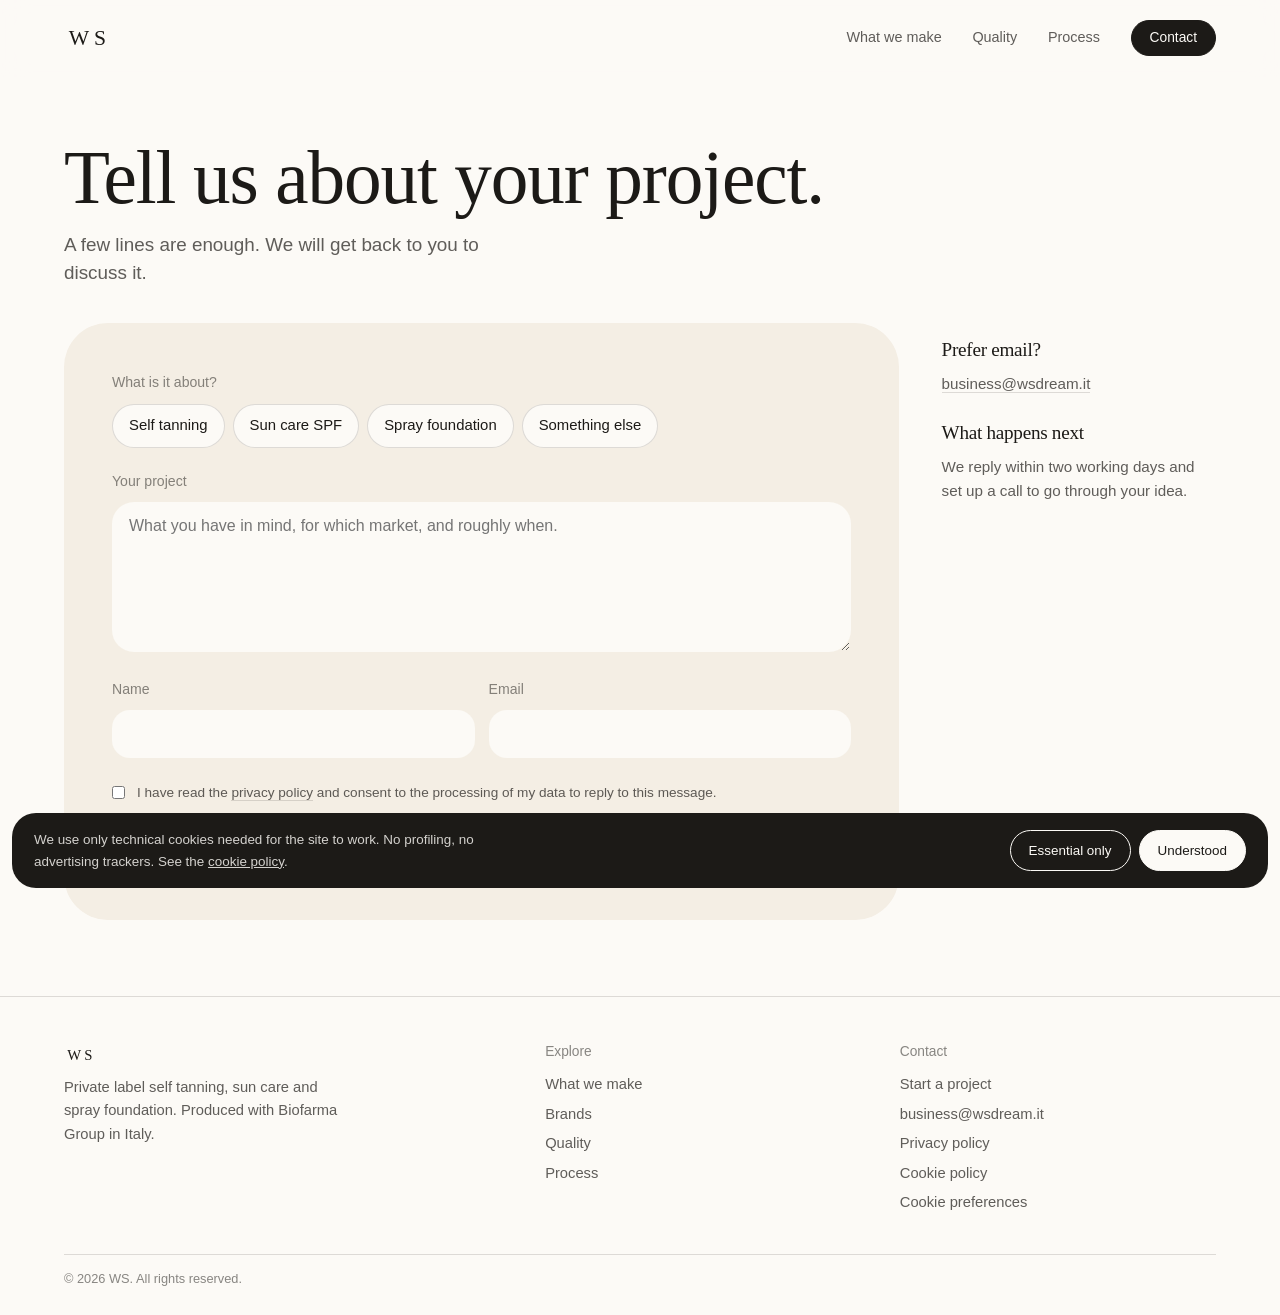
==== contact.html @ d3c61a59 "Add files via upload" ====
<!DOCTYPE html>
<html lang="en">
<head>
<meta charset="utf-8">
<meta name="viewport" content="width=device-width, initial-scale=1">
<title>WS · Tell us about your project</title>
<meta name="description" content="Tell WS about your self tanning, sun care or spray foundation project. We will get back to you to discuss it.">
<meta property="og:title" content="WS · Tell us about your project">
<meta property="og:description" content="Tell WS about your self tanning, sun care or spray foundation project. We will get back to you to discuss it.">
<meta property="og:type" content="website">
<meta name="theme-color" content="#FCFAF6">
<style>/* ==========================================================
   WS · foglio di stile
   Avorio, ambra, forme fluide. Mobile first.
   ========================================================== */

:root{
  --paper:#FCFAF6;
  --paper-2:#F4EEE4;
  --amber:#B57F35;
  --amber-soft:#E6D3B4;
  --tan:#8C5E28;
  --ink:#1C1A17;
  --ink-70:rgba(28,26,23,.7);
  --ink-50:rgba(28,26,23,.52);
  --rule:rgba(28,26,23,.14);

  --serif:Georgia,"Iowan Old Style","Times New Roman",Times,serif;
  --sans:-apple-system,BlinkMacSystemFont,"Segoe UI",Roboto,Helvetica,Arial,sans-serif;

  --gut:clamp(20px,5vw,72px);
  --sec:clamp(56px,8vw,116px);
  --maxw:1400px;
  --ease:cubic-bezier(.22,.8,.25,1);
}

*{box-sizing:border-box;margin:0;padding:0}
html{-webkit-text-size-adjust:100%;scroll-behavior:smooth}
body{
  background:var(--paper);color:var(--ink);
  font-family:var(--sans);
  font-size:clamp(15px,.5vw + 13.5px,16.5px);
  line-height:1.6;-webkit-font-smoothing:antialiased;
  overflow-x:hidden;
  padding-top:var(--head-h,64px);
}
img{display:block;max-width:100%;height:auto}
a{color:inherit;text-decoration:none}
button{font:inherit;color:inherit;background:none;border:0;cursor:pointer}
::selection{background:var(--amber);color:var(--paper)}
:focus-visible{outline:2px solid var(--amber);outline-offset:3px}
.sr{position:absolute;width:1px;height:1px;overflow:hidden;clip:rect(0 0 0 0);white-space:nowrap}

.shell{width:100%;max-width:var(--maxw);margin:0 auto;padding-left:var(--gut);padding-right:var(--gut)}

/* ---------- tipografia ---------- */
h1,h2,h3{font-family:var(--serif);font-weight:400;letter-spacing:-.015em}
.d1{font-size:clamp(2.3rem,7.6vw,4.7rem);line-height:1.02}
.d2{font-size:clamp(1.9rem,4.2vw,3.2rem);line-height:1.06;max-width:18ch}
.d3{font-size:clamp(1.2rem,1vw + .9rem,1.55rem);line-height:1.2}
.lede{font-size:clamp(1.02rem,.5vw + .9rem,1.18rem);line-height:1.5;color:var(--ink-70);max-width:44ch}
.small{font-size:.88rem;color:var(--ink-50)}
.eyebrow{font-size:.68rem;letter-spacing:.24em;text-transform:uppercase;color:var(--amber);font-weight:500}

/* ---------- testata ---------- */
.head{position:fixed;top:0;left:0;right:0;z-index:60;background:rgba(252,250,246,.84);backdrop-filter:blur(14px);-webkit-backdrop-filter:blur(14px);border-bottom:1px solid transparent;transition:border-color .4s ease}
.head.stuck{border-bottom-color:var(--rule)}
.head .in{display:flex;align-items:center;justify-content:space-between;height:var(--head-h,64px);gap:24px}
.logo{font-family:var(--serif);font-size:1.35rem;letter-spacing:.22em;padding-left:.22em}
.nav{display:flex;align-items:center;gap:clamp(18px,2.4vw,34px)}
.nav .nl{display:none;font-size:.9rem;color:var(--ink-70);transition:color .25s}
.nav .nl:hover{color:var(--ink)}
@media(min-width:880px){:root{--head-h:76px}.nav .nl{display:inline}}

/* ---------- pulsanti ---------- */
.pill{display:inline-flex;align-items:center;justify-content:center;gap:10px;border-radius:999px;padding:13px 24px;font-size:.93rem;line-height:1.2;border:1px solid var(--ink);transition:background .3s,color .3s,border-color .3s}
.pill:hover{background:var(--ink);color:var(--paper)}
.pill-fill{background:var(--ink);color:var(--paper)}
.pill-fill:hover{background:var(--amber);border-color:var(--amber)}
.pill-sm{padding:9px 18px;font-size:.86rem}
.link-u{border-bottom:1px solid var(--rule);transition:border-color .25s}
.link-u:hover{border-color:var(--amber)}

/* ---------- sezioni ---------- */
.sec{padding:var(--sec) 0}
.sec-hd .d2{max-width:none}
.sec-hd{display:flex;flex-wrap:wrap;align-items:flex-end;justify-content:space-between;gap:16px 40px;margin-bottom:clamp(24px,3.4vw,48px)}

/* ---------- apertura ---------- */
.hero{position:relative;overflow:hidden;padding:clamp(28px,5vw,64px) 0 clamp(36px,6vw,84px)}
.hero .in{display:grid;grid-template-columns:1fr;gap:clamp(34px,5vw,72px);align-items:center}
.hero h1 .ln{display:block}
.rot{display:block;position:relative;height:1.14em;overflow:hidden;margin:-.02em 0 -.1em}
.rot span{position:absolute;left:0;top:0;white-space:nowrap;transform:translateY(110%);transition:transform .8s var(--ease)}
.rot span.on{transform:translateY(0)}
.rot span.out{transform:translateY(-110%)}
.hero .lede{margin-top:clamp(18px,2vw,26px)}
.hero .cta{margin-top:clamp(22px,3vw,34px);display:flex;flex-wrap:wrap;gap:12px;align-items:center}

.stage{position:relative;width:min(88%,520px);margin:0 auto}
.stage::before{content:"";position:absolute;inset:6% -8% -6% 10%;background:var(--amber-soft);border-radius:44% 56% 62% 38% / 42% 44% 56% 58%;animation:morph 18s ease-in-out infinite alternate-reverse}
.blob{position:relative;aspect-ratio:4/5;overflow:hidden;border-radius:58% 42% 46% 54% / 48% 56% 44% 52%;animation:morph 14s ease-in-out infinite alternate;background:var(--paper-2)}
.blob img{width:100%;height:100%;object-fit:cover;object-position:60% 30%}
@keyframes morph{
  0%{border-radius:58% 42% 46% 54% / 48% 56% 44% 52%}
  50%{border-radius:42% 58% 60% 40% / 56% 42% 58% 44%}
  100%{border-radius:50% 50% 38% 62% / 40% 60% 40% 60%}
}
.seal{position:absolute;left:0;bottom:4%;width:clamp(104px,14vw,142px);aspect-ratio:1;border-radius:50%;background:var(--ink);color:var(--paper);display:grid;place-items:center}
.seal svg{position:absolute;inset:0;width:100%;height:100%;animation:spin 32s linear infinite}
.seal text{font-family:var(--sans);font-size:9.4px;letter-spacing:.14em;fill:var(--paper)}
.seal b{font-family:var(--serif);font-weight:400;font-size:1.5rem;letter-spacing:.14em;padding-left:.14em}
@keyframes spin{to{transform:rotate(360deg)}}
@media(min-width:900px){
  .hero .in{grid-template-columns:minmax(0,1.2fr) minmax(0,.8fr)}
  .stage{margin:0 0 0 auto}
  .seal{left:-6%}
}

/* ---------- cosa facciamo ---------- */
.tabs{display:flex;gap:8px;overflow-x:auto;scrollbar-width:none;margin:0 calc(var(--gut) * -1) clamp(18px,2.6vw,32px);padding:2px var(--gut)}
.tabs::-webkit-scrollbar{display:none}
.tab{flex:0 0 auto;border:1px solid var(--rule);border-radius:999px;padding:11px 20px;font-size:.95rem;white-space:nowrap;transition:background .3s,color .3s,border-color .3s}
.tab:hover{border-color:var(--ink)}
.tab[aria-selected="true"]{background:var(--ink);border-color:var(--ink);color:var(--paper)}
@media(min-width:700px){.tabs{margin-left:0;margin-right:0;padding:2px 0}}

.panel{display:grid;grid-template-columns:1fr;gap:clamp(22px,4vw,64px);align-items:center}
.panel[hidden]{display:none}
.panel.fade{animation:panelIn .6s var(--ease)}
@keyframes panelIn{from{opacity:0;transform:translateY(10px)}to{opacity:1;transform:none}}
@media(min-width:900px){.panel{grid-template-columns:minmax(0,1.05fr) minmax(0,.95fr)}}
.vis{position:relative;aspect-ratio:5/4;border-radius:clamp(26px,4vw,48px);overflow:hidden;background:var(--paper-2)}
.vis img{width:100%;height:100%;object-fit:cover;object-position:50% 40%}
.panel h3{font-size:clamp(1.7rem,3.4vw,2.6rem);line-height:1.08;max-width:16ch}
.panel p{margin:14px 0 20px;color:var(--ink-70);max-width:40ch}
.chips{list-style:none;display:flex;flex-wrap:wrap;gap:8px}
.chips li{border:1px solid var(--rule);border-radius:999px;padding:7px 14px;font-size:.86rem;color:var(--ink-70)}
.lead-tag{display:inline-block;margin-bottom:12px;font-size:.84rem;color:var(--amber)}

/* ---------- marchi ---------- */
.marq{overflow:hidden;-webkit-mask-image:linear-gradient(90deg,transparent,#000 5%,#000 95%,transparent);mask-image:linear-gradient(90deg,transparent,#000 5%,#000 95%,transparent)}
.track{display:flex;width:max-content;gap:clamp(12px,1.4vw,22px);animation:slide 64s linear infinite}
@keyframes slide{from{transform:translate3d(0,0,0)}to{transform:translate3d(-50%,0,0)}}
.cc{flex:0 0 auto;width:clamp(180px,42vw,270px)}
.cc:nth-child(even){margin-top:clamp(18px,3vw,44px)}
.cc .ph{aspect-ratio:3/4;overflow:hidden;background:var(--paper-2);border-radius:clamp(20px,2.4vw,30px)}
.cc .ph img{width:100%;height:100%;object-fit:cover;transition:transform 1.1s var(--ease)}
.cc:hover .ph img{transform:scale(1.05)}
.cc .cap{display:flex;justify-content:space-between;gap:10px;margin-top:10px;padding:0 4px;font-size:.88rem}
.cc .cap b{font-family:var(--serif);font-weight:400;font-size:1rem}
.cc .cap span{color:var(--ink-50)}

/* ---------- qualita ---------- */
.q{background:var(--ink);color:var(--paper);border-radius:clamp(28px,5vw,64px);margin:0 clamp(8px,1.4vw,20px)}
.q .top{display:grid;grid-template-columns:1fr;gap:clamp(22px,4vw,64px);align-items:end;margin-bottom:clamp(30px,5vw,64px)}
@media(min-width:900px){.q .top{grid-template-columns:minmax(0,1fr) minmax(0,.9fr)}}
.q .d2{max-width:14ch}
.q .lede{color:rgba(252,250,246,.72)}
.facts{list-style:none;display:grid;grid-template-columns:1fr;gap:10px;margin-bottom:clamp(34px,5vw,64px)}
@media(min-width:700px){.facts{grid-template-columns:repeat(3,minmax(0,1fr))}}
.facts li{display:flex;align-items:center;gap:14px;padding:13px 20px;border-radius:999px;background:rgba(252,250,246,.07)}
.facts svg{flex:0 0 auto;width:26px;height:26px;stroke:var(--amber-soft);fill:none;stroke-width:1.4}

.seals{display:grid;grid-auto-flow:column;grid-auto-columns:44%;gap:12px;overflow-x:auto;scroll-snap-type:x mandatory;scrollbar-width:none;margin:0 calc(var(--gut) * -1);padding:0 var(--gut);scroll-padding:0 var(--gut)}
.seals::-webkit-scrollbar{display:none}
.seals .seal-c{scroll-snap-align:start}
@media(min-width:620px){.seals{grid-auto-flow:row;grid-auto-columns:auto;overflow:visible;margin:0;padding:0;gap:clamp(10px,1.6vw,22px)}}
@media(min-width:620px){.seals{grid-template-columns:repeat(4,minmax(0,1fr))}}
@media(min-width:1100px){.seals{grid-template-columns:repeat(8,minmax(0,1fr))}}
.seal-c{perspective:900px;aspect-ratio:1;width:100%}
.seal-c .inner{display:block;position:relative;width:100%;height:100%;transition:transform .8s var(--ease);transform-style:preserve-3d}
.seal-c.flip .inner{transform:rotateY(180deg)}
@media(hover:hover){.seal-c:hover .inner{transform:rotateY(180deg)}}
.face{display:flex;position:absolute;inset:0;border-radius:50%;display:flex;flex-direction:column;align-items:center;justify-content:center;text-align:center;padding:14%;backface-visibility:hidden;-webkit-backface-visibility:hidden}
.face.fr{border:1px solid rgba(252,250,246,.28)}
.face.fr::before{content:"";position:absolute;inset:7%;border-radius:50%;border:1px dashed rgba(230,211,180,.35)}
.face.fr b{font-family:var(--serif);font-weight:400;font-size:clamp(1.05rem,2.4vw,1.6rem);line-height:1.1}
.face.fr span{margin-top:6px;font-size:clamp(.7rem,1.2vw,.82rem);color:rgba(252,250,246,.62);line-height:1.3}
.face.bk{background:var(--amber);color:var(--paper);transform:rotateY(180deg);font-size:clamp(.72rem,1.3vw,.9rem);line-height:1.35}
.q .foot-l{margin-top:clamp(24px,3vw,40px);display:flex;flex-wrap:wrap;gap:12px 24px;align-items:center;font-size:.88rem;color:rgba(252,250,246,.6)}
.q .pill{border-color:rgba(252,250,246,.4)}
.q .pill:hover{background:var(--paper);color:var(--ink)}

/* ---------- processo ---------- */
.steps{list-style:none;display:grid;grid-template-columns:1fr;gap:10px}
.step{position:relative;border-radius:clamp(22px,3vw,36px);background:var(--paper-2);padding:22px 24px;text-align:left;width:100%;transition:background .5s,flex-grow .7s var(--ease)}
.step .n{font-size:.8rem;color:var(--amber)}
.step h3{font-size:clamp(1.25rem,1.4vw + .8rem,1.8rem);margin:6px 0 6px}
.step p{color:var(--ink-70);max-width:30ch;font-size:.95rem}
@media(min-width:880px){
  .steps{display:flex;gap:12px;height:clamp(300px,30vw,380px)}
  .steps li{display:flex;flex:1 1 0;min-width:0;transition:flex-grow .7s var(--ease)}
  .steps li.on{flex-grow:2.3}
  .step{display:flex;flex-direction:column;justify-content:space-between;padding:clamp(24px,2.4vw,34px)}
  .steps li.on .step{background:var(--amber-soft)}
  .step p{opacity:0;max-height:0;overflow:hidden;transition:opacity .4s,max-height .6s var(--ease)}
  .steps li.on .step p{opacity:1;max-height:6em;transition-delay:.15s}
  .step h3{margin-bottom:0}
}

/* ---------- chiusura, compatta ---------- */
.close{padding:clamp(8px,2vw,24px) 0 clamp(36px,5vw,64px)}
.close .card{background:var(--paper-2);border-radius:clamp(26px,4vw,48px);padding:clamp(26px,4.4vw,56px);display:grid;grid-template-columns:1fr;gap:18px;align-items:end}
.close .d2{max-width:16ch}
.close p{color:var(--ink-70);margin-top:8px}
.close .acts{display:flex;flex-wrap:wrap;gap:8px;align-items:center}
@media(min-width:900px){.close .card{grid-template-columns:minmax(0,1fr) auto;gap:40px}.close .acts{justify-content:flex-end;max-width:460px}}

/* ---------- contatti ---------- */
.c-hero{padding:clamp(28px,5vw,64px) 0 clamp(20px,3vw,36px)}
.c-hero .lede{margin-top:14px}
.c-wrap{padding-bottom:clamp(40px,6vw,80px)}
.c-grid{display:grid;grid-template-columns:1fr;gap:clamp(18px,3vw,40px);align-items:start}
@media(min-width:900px){.c-grid{grid-template-columns:minmax(0,1.5fr) minmax(0,.5fr)}}
.c-form{background:var(--paper-2);border-radius:clamp(26px,4vw,44px);padding:clamp(22px,4vw,48px)}
.c-form fieldset{border:0;margin-bottom:22px}
.c-form legend,.f label{display:block;font-size:.88rem;color:var(--ink-50);margin-bottom:10px}
.pick{display:flex;flex-wrap:wrap;gap:8px}
.pick label{position:relative;display:inline-flex;border:1px solid var(--rule);border-radius:999px;padding:9px 16px;font-size:.93rem;cursor:pointer;background:var(--paper);transition:background .25s,color .25s,border-color .25s;margin:0;color:var(--ink)}
.pick input{position:absolute;opacity:0;inset:0;cursor:pointer}
.pick label:hover{border-color:var(--ink)}
.pick label.on{background:var(--ink);border-color:var(--ink);color:var(--paper)}
.pick label:has(input:focus-visible){outline:2px solid var(--amber);outline-offset:2px}
.f{margin-bottom:18px}
.f input,.f textarea{width:100%;background:var(--paper);border:1px solid transparent;border-radius:18px;padding:14px 16px;font-family:var(--sans);font-size:1rem;color:var(--ink);transition:border-color .25s}
.f textarea{min-height:150px;resize:vertical;border-radius:22px}
.f input:focus,.f textarea:focus{outline:none;border-color:var(--amber)}
.pair{display:grid;grid-template-columns:1fr;gap:0}
@media(min-width:600px){.pair{grid-template-columns:1fr 1fr;gap:14px}}
.agree{display:flex;gap:12px;align-items:flex-start;font-size:.85rem;color:var(--ink-70);margin:6px 0 22px}
.agree input{margin-top:4px;accent-color:var(--amber)}
.hp{position:absolute;left:-9999px;opacity:0}
.c-side{padding:clamp(4px,1vw,12px) 4px}
.c-side h2{font-size:1.2rem;margin-bottom:6px}
.c-side p{color:var(--ink-70);font-size:.95rem;margin-bottom:22px}

/* ---------- pagine di testo ---------- */
.doc{max-width:70ch;padding:clamp(34px,5vw,70px) 0 var(--sec)}
.doc h2{margin:clamp(26px,3vw,42px) 0 12px;font-size:clamp(1.15rem,1vw + .9rem,1.45rem)}
.doc p,.doc li{color:var(--ink-70);margin-bottom:12px}
.doc ul{margin:0 0 12px 20px}
.doc table{width:100%;border-collapse:collapse;margin:16px 0;font-size:.9rem}
.doc th,.doc td{text-align:left;padding:11px 10px;border-bottom:1px solid var(--rule);vertical-align:top}
.doc th{font-size:.62rem;letter-spacing:.16em;text-transform:uppercase;color:var(--ink-50);font-weight:500}

/* ---------- piede ---------- */
.foot{border-top:1px solid var(--rule);padding:clamp(28px,3.4vw,48px) 0 clamp(18px,2vw,26px)}
.foot .g{display:grid;grid-template-columns:1fr 1fr;gap:22px clamp(22px,3vw,48px)}
.foot .g > div:first-child{grid-column:1 / -1}
@media(min-width:820px){.foot .g{grid-template-columns:1.4fr 1fr 1fr}.foot .g > div:first-child{grid-column:auto}}
.foot h4{font-size:.86rem;color:var(--ink-50);margin-bottom:10px;font-weight:400;font-family:var(--sans)}
.foot a,.foot p{display:block;font-size:.92rem;color:var(--ink-70);margin-bottom:6px;max-width:34ch}
.foot a:hover{color:var(--amber)}
.foot .logo{display:inline-block;color:var(--ink);margin-bottom:8px}
.foot .bot{margin-top:clamp(20px,2.6vw,34px);padding-top:14px;border-top:1px solid var(--rule);font-size:.8rem;color:var(--ink-50)}

/* ---------- banner cookie ---------- */
.ck{position:fixed;left:12px;right:12px;bottom:12px;z-index:90;background:var(--ink);color:var(--paper);border-radius:24px;transform:translateY(130%);transition:transform .45s var(--ease)}
.ck.on{transform:translateY(0)}
.ck .in{display:flex;flex-wrap:wrap;gap:14px;align-items:center;justify-content:space-between;padding:16px 22px}
.ck p{font-size:.84rem;opacity:.82;max-width:66ch}
.ck a{text-decoration:underline}
.ck .bs{display:flex;gap:8px;flex-wrap:wrap}
.ck button{font-size:.84rem;padding:9px 18px;border-radius:999px;border:1px solid var(--paper);color:var(--paper)}
.ck button.pri{background:var(--paper);color:var(--ink)}
.ck button:hover{opacity:.78}

@media(prefers-reduced-motion:reduce){
  html{scroll-behavior:auto}
  .blob,.stage::before,.seal svg,.track{animation:none}
  .marq{overflow-x:auto}
  .rot span,.seal-c .inner,.step,.steps li,.step p,.panel.fade{transition:none;animation:none}
}
</style>
</head>
<body>

<header class="head">
  <div class="shell in">
    <a class="logo" href="index.html" aria-label="WS home">WS</a>
    <nav class="nav" aria-label="Main">
      <a class="nl" href="index.html#make">What we make</a>
      <a class="nl" href="index.html#quality">Quality</a>
      <a class="nl" href="index.html#how">Process</a>
      <a class="pill pill-sm pill-fill" href="contact.html">Contact</a>
    </nav>
  </div>
</header>

<main>
<section class="c-hero">
  <div class="shell">
    <h1 class="d1">Tell us about your project.</h1>
    <p class="lede">A few lines are enough. We will get back to you to discuss it.</p>
  </div>
</section>

<section class="c-wrap">
  <div class="shell">
    <div class="c-grid">
      <form id="ws-form" class="c-form" method="POST" action="#">
        <input type="text" name="_honey" class="hp" tabindex="-1" autocomplete="off" aria-hidden="true">
        <input type="hidden" name="_subject" value="WS website enquiry">
        <input type="hidden" name="_captcha" value="false">
        <input type="hidden" name="_template" value="table">
        <input type="hidden" name="Interest" value="">

        <fieldset>
          <legend>What is it about?</legend>
          <div class="pick">
            <label><input type="checkbox" value="Self tanning" data-topic="self-tanning">Self tanning</label>
            <label><input type="checkbox" value="Sun care SPF" data-topic="sun-care">Sun care SPF</label>
            <label><input type="checkbox" value="Spray foundation" data-topic="spray-foundation">Spray foundation</label>
            <label><input type="checkbox" value="Something else" data-topic="other">Something else</label>
          </div>
        </fieldset>

        <div class="f">
          <label for="m">Your project</label>
          <textarea id="m" name="Message" required placeholder="What you have in mind, for which market, and roughly when."></textarea>
        </div>

        <div class="pair">
          <div class="f"><label for="n">Name</label><input id="n" name="Name" type="text" required autocomplete="name"></div>
          <div class="f"><label for="e">Email</label><input id="e" name="Email" type="email" required autocomplete="email"></div>
        </div>

        <label class="agree">
          <input type="checkbox" required>
          <span>I have read the <a href="privacy.html" class="link-u">privacy policy</a> and consent to the processing of my data to reply to this message.</span>
        </label>

        <button class="pill pill-fill" type="submit">Send</button>
      </form>

      <aside class="c-side">
        <h2>Prefer email?</h2>
        <p><a data-mail class="link-u" href="#">business@wsdream.it</a></p>
        <h2>What happens next</h2>
        <p>We reply within two working days and set up a call to go through your idea.</p>
      </aside>
    </div>
  </div>
</section>
</main>

<footer class="foot">
  <div class="shell">
    <div class="g">
      <div>
        <a class="logo" href="index.html">WS</a>
        <p>Private label self tanning, sun care and spray foundation. Produced with Biofarma Group in Italy.</p>
      </div>
      <div>
        <h4>Explore</h4>
        <a href="index.html#make">What we make</a>
        <a href="index.html#work">Brands</a>
        <a href="index.html#quality">Quality</a>
        <a href="index.html#how">Process</a>
      </div>
      <div>
        <h4>Contact</h4>
        <a href="contact.html">Start a project</a>
        <a data-mail href="#">business@wsdream.it</a>
        <a href="privacy.html">Privacy policy</a>
        <a href="cookies.html">Cookie policy</a>
        <a href="#" data-ck-open>Cookie preferences</a>
      </div>
    </div>
    <div class="bot">&copy; <span id="yr">2026</span> WS. All rights reserved.</div>
  </div>
</footer>

<div class="ck" role="dialog" aria-label="Cookie notice">
  <div class="shell in">
    <p>We use only technical cookies needed for the site to work. No profiling, no advertising trackers. See the <a href="cookies.html">cookie policy</a>.</p>
    <div class="bs">
      <button type="button" data-ck="essential">Essential only</button>
      <button type="button" class="pri" data-ck="all">Understood</button>
    </div>
  </div>
</div>

<script>/* ==========================================================
   WS · script
   ========================================================== */
(function () {
  "use strict";

  var MB = ["business", "wsdream", "it"];
  function mail() { return MB[0] + "@" + MB[1] + "." + MB[2]; }
  var still = window.matchMedia && window.matchMedia("(prefers-reduced-motion: reduce)").matches;

  function fillMail() {
    var n = document.querySelectorAll("[data-mail]");
    for (var i = 0; i < n.length; i++) {
      if (!n[i].hasAttribute("data-mail-keep")) n[i].textContent = mail();
      if (n[i].tagName === "A") n[i].setAttribute("href", "mailto:" + mail());
    }
  }

  function head() {
    var h = document.querySelector(".head");
    if (!h) return;
    var t = false;
    function run() { h.classList.toggle("stuck", (window.pageYOffset || 0) > 8); t = false; }
    window.addEventListener("scroll", function () { if (!t) { t = true; requestAnimationFrame(run); } }, { passive: true });
    run();
  }

  /* parola che ruota nel titolo */
  function rotator() {
    var r = document.querySelector(".rot");
    if (!r || still) return;
    var w = r.querySelectorAll("span"), i = 0;
    if (w.length < 2) return;
    setInterval(function () {
      if (document.hidden) return;
      var cur = w[i]; i = (i + 1) % w.length; var nxt = w[i];
      cur.classList.remove("on"); cur.classList.add("out");
      nxt.classList.remove("out");
      void nxt.offsetWidth;
      nxt.classList.add("on");
      setTimeout(function () { cur.style.transition = "none"; cur.classList.remove("out"); void cur.offsetWidth; cur.style.transition = ""; }, 850);
    }, 2600);
  }

  /* schede prodotto */
  function tabs() {
    var list = document.querySelector("[role=tablist]");
    if (!list) return;
    var t = list.querySelectorAll("[role=tab]");
    function show(k, focus) {
      for (var i = 0; i < t.length; i++) {
        var on = i === k, p = document.getElementById(t[i].getAttribute("aria-controls"));
        t[i].setAttribute("aria-selected", on ? "true" : "false");
        t[i].tabIndex = on ? 0 : -1;
        if (on) { p.hidden = false; p.classList.remove("fade"); void p.offsetWidth; p.classList.add("fade"); }
        else p.hidden = true;
      }
      if (focus) t[k].focus();
    }
    for (var i = 0; i < t.length; i++) {
      (function (k) {
        t[k].addEventListener("click", function () { show(k); });
        t[k].addEventListener("keydown", function (e) {
          if (e.key === "ArrowRight") { e.preventDefault(); show((k + 1) % t.length, true); }
          if (e.key === "ArrowLeft") { e.preventDefault(); show((k - 1 + t.length) % t.length, true); }
        });
      })(i);
    }
  }

  /* sigilli certificazioni, tocco per girare */
  function seals() {
    var s = document.querySelectorAll(".seal-c");
    for (var i = 0; i < s.length; i++) {
      s[i].addEventListener("click", function () {
        var on = this.classList.toggle("flip");
        this.setAttribute("aria-pressed", on ? "true" : "false");
      });
    }
  }

  /* passaggi del processo */
  function steps() {
    var li = document.querySelectorAll(".steps li");
    function act(k) { for (var i = 0; i < li.length; i++) li[i].classList.toggle("on", i === k); }
    for (var i = 0; i < li.length; i++) {
      (function (k) {
        var b = li[k].querySelector(".step");
        li[k].addEventListener("mouseenter", function () { act(k); });
        b.addEventListener("focus", function () { act(k); });
        b.addEventListener("click", function () { act(k); });
      })(i);
    }
  }

  var KEY = "ws_cookie_choice";
  function store(v) {
    try { localStorage.setItem(KEY, v); }
    catch (e) { document.cookie = KEY + "=" + v + ";path=/;max-age=15552000;SameSite=Lax"; }
  }
  function read() {
    try { var v = localStorage.getItem(KEY); if (v) return v; } catch (e) {}
    var m = document.cookie.match(/(?:^|;\s*)ws_cookie_choice=([^;]+)/);
    return m ? m[1] : null;
  }
  function cookies() {
    var b = document.querySelector(".ck");
    if (!b) return;
    if (!read()) setTimeout(function () { b.classList.add("on"); }, 900);
    b.addEventListener("click", function (ev) {
      var t = ev.target.closest("[data-ck]");
      if (!t) return;
      store(t.getAttribute("data-ck"));
      b.classList.remove("on");
    });
    var o = document.querySelectorAll("[data-ck-open]");
    for (var i = 0; i < o.length; i++) {
      o[i].addEventListener("click", function (ev) { ev.preventDefault(); b.classList.add("on"); });
    }
  }

  function form() {
    var f = document.getElementById("ws-form");
    if (!f) return;
    var picks = f.querySelectorAll(".pick input");
    function sync() { for (var i = 0; i < picks.length; i++) picks[i].parentNode.classList.toggle("on", picks[i].checked); }
    var q = (location.search.match(/[?&]topic=([^&]+)/) || [])[1];
    for (var i = 0; i < picks.length; i++) {
      if (q && picks[i].getAttribute("data-topic") === decodeURIComponent(q)) picks[i].checked = true;
      picks[i].addEventListener("change", sync);
    }
    sync();
    f.addEventListener("submit", function (ev) {
      var hp = f.querySelector('input[name="_honey"]');
      if (hp && hp.value !== "") { ev.preventDefault(); return; }
      var chosen = [];
      for (var i = 0; i < picks.length; i++) if (picks[i].checked) chosen.push(picks[i].value);
      var h = f.querySelector('input[name="Interest"]');
      if (h) h.value = chosen.length ? chosen.join(", ") : "Not specified";
      f.setAttribute("action", "https://formsubmit.co/" + mail());
      var b = f.querySelector('button[type="submit"]');
      if (b) { b.textContent = "Sending"; b.disabled = true; }
    });
  }

  function year() {
    var y = document.getElementById("yr");
    if (y) y.textContent = new Date().getFullYear();
  }

  function init() { fillMail(); head(); rotator(); tabs(); seals(); steps(); cookies(); form(); year(); }
  if (document.readyState === "loading") document.addEventListener("DOMContentLoaded", init);
  else init();
})();
</script>
</body>
</html>
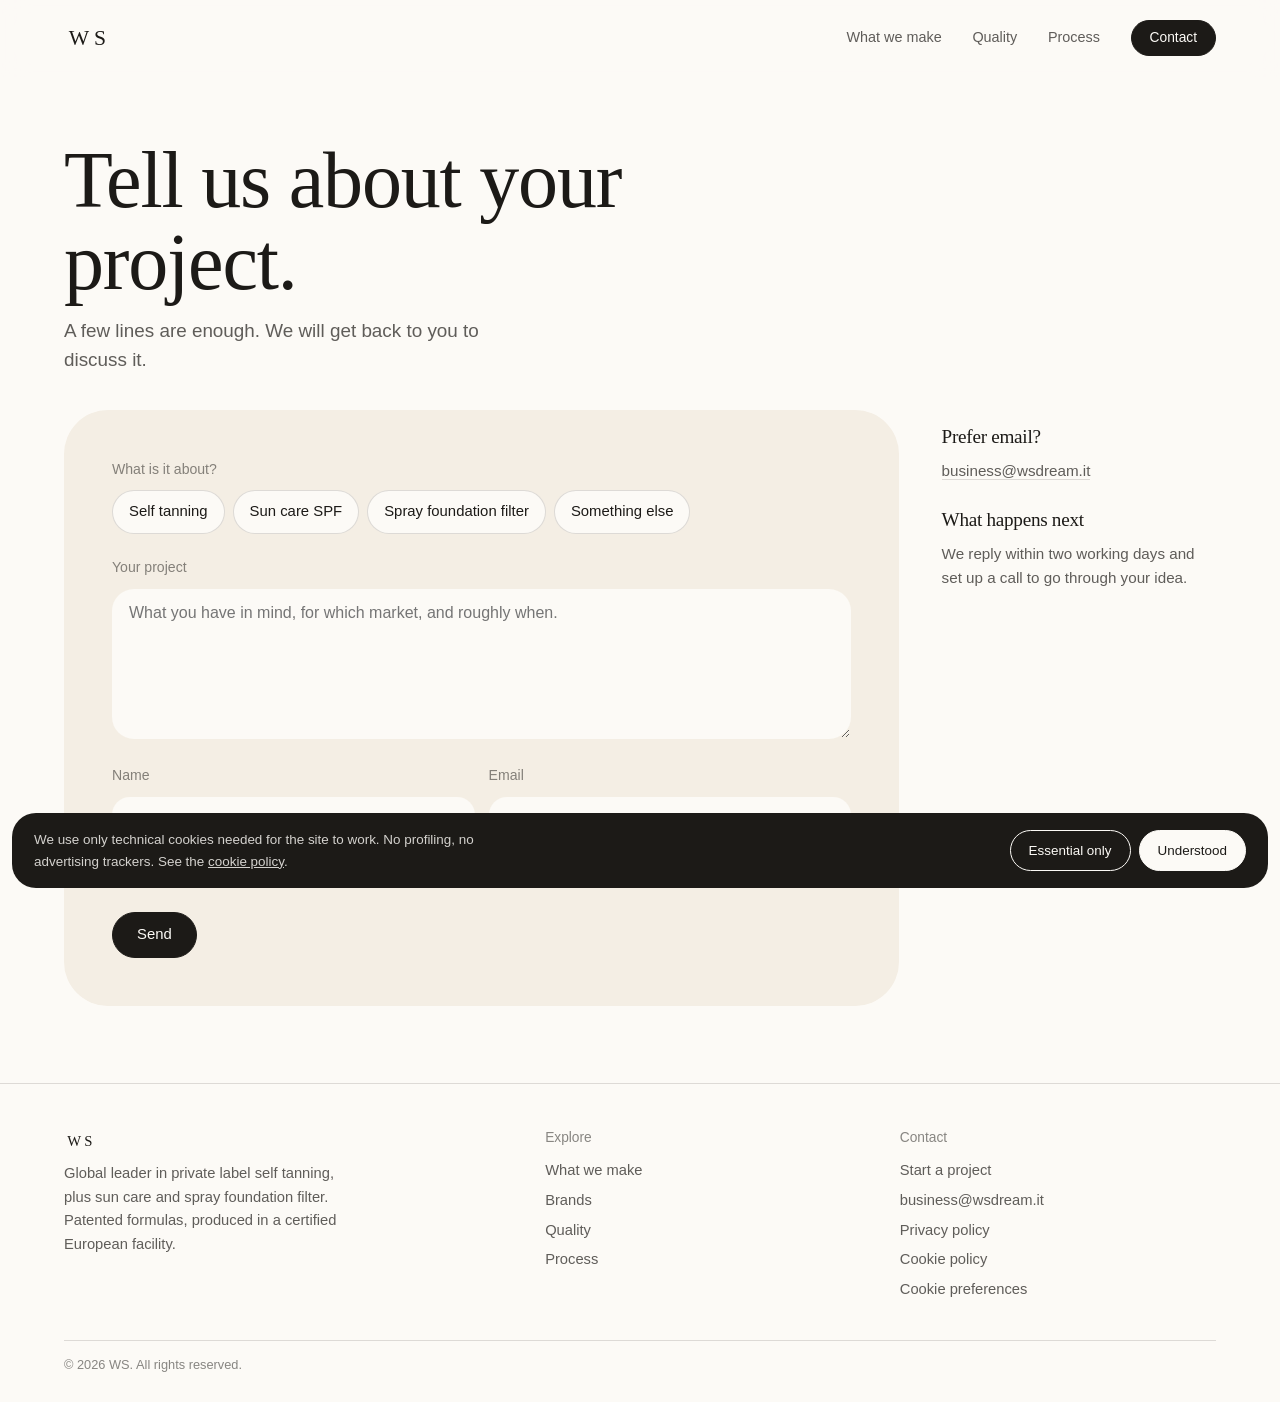
==== commit f2e31e5e: "Add files via upload" ====
--- a/contact.html
+++ b/contact.html
@@ -55,7 +55,7 @@
 
 /* ---------- tipografia ---------- */
 h1,h2,h3{font-family:var(--serif);font-weight:400;letter-spacing:-.015em}
-.d1{font-size:clamp(2.3rem,7.6vw,4.7rem);line-height:1.02}
+.d1{font-size:clamp(2.3rem,7.6vw,5rem);line-height:1.02}
 .d2{font-size:clamp(1.9rem,4.2vw,3.2rem);line-height:1.06;max-width:18ch}
 .d3{font-size:clamp(1.2rem,1vw + .9rem,1.55rem);line-height:1.2}
 .lede{font-size:clamp(1.02rem,.5vw + .9rem,1.18rem);line-height:1.5;color:var(--ink-70);max-width:44ch}
@@ -138,6 +138,28 @@
 .chips li{border:1px solid var(--rule);border-radius:999px;padding:7px 14px;font-size:.86rem;color:var(--ink-70)}
 .lead-tag{display:inline-block;margin-bottom:12px;font-size:.84rem;color:var(--amber)}
 
+/* sfumature */
+.shades{margin-top:22px;padding-top:18px;border-top:1px solid var(--rule)}
+.sh-l{display:block;font-size:.84rem;color:var(--ink-50);margin-bottom:12px}
+.sw{list-style:none;display:grid;grid-template-columns:repeat(5,minmax(0,1fr));gap:12px 6px;max-width:430px}
+.sw li{display:flex;flex-direction:column;align-items:center;gap:8px;text-align:center;font-size:clamp(.7rem,1.8vw,.78rem);line-height:1.2;color:var(--ink-70)}
+.sw i{position:relative;display:grid;place-items:center;width:clamp(32px,9vw,40px);height:clamp(32px,9vw,40px);border-radius:50%;background:var(--c);box-shadow:inset 0 0 0 1px rgba(28,26,23,.08)}
+.sw i.clear{background:radial-gradient(circle at 35% 30%,#fff 0 18%,rgba(255,255,255,0) 40%),rgba(230,211,180,.25);box-shadow:inset 0 0 0 1px rgba(181,127,53,.45)}
+.sw i.exp b{font-family:var(--serif);font-weight:400;font-size:.8rem;color:var(--paper)}
+
+/* tre in uno, brevetto */
+.trio{display:flex;flex-wrap:wrap;align-items:center;gap:8px;margin:18px 0 8px}
+.trio span{background:var(--amber-soft);border-radius:999px;padding:9px 16px;font-size:.95rem}
+.trio i{font-style:normal;color:var(--amber);font-size:1.1rem}
+.panel .trio-cap{margin:0;font-size:.9rem;color:var(--ink-50)}
+.pat{position:absolute;right:clamp(12px,2vw,22px);top:clamp(12px,2vw,22px);width:clamp(84px,9vw,110px);aspect-ratio:1;border-radius:50%;background:var(--ink);display:grid;place-items:center}
+.pat svg{position:absolute;inset:0;width:100%;height:100%}
+.pat text{font-family:var(--sans);font-size:9.6px;letter-spacing:.12em;fill:var(--paper)}
+.pat .star{position:relative;inset:auto;width:30%;height:30%;fill:var(--amber-soft)}
+.also{margin-top:18px;font-size:.92rem;color:var(--ink-50)}
+.also a{color:var(--ink);border-bottom:1px solid var(--rule);transition:border-color .25s}
+.also a:hover{border-color:var(--amber)}
+
 /* ---------- marchi ---------- */
 .marq{overflow:hidden;-webkit-mask-image:linear-gradient(90deg,transparent,#000 5%,#000 95%,transparent);mask-image:linear-gradient(90deg,transparent,#000 5%,#000 95%,transparent)}
 .track{display:flex;width:max-content;gap:clamp(12px,1.4vw,22px);animation:slide 64s linear infinite}
@@ -203,6 +225,7 @@
 .close{padding:clamp(8px,2vw,24px) 0 clamp(36px,5vw,64px)}
 .close .card{background:var(--paper-2);border-radius:clamp(26px,4vw,48px);padding:clamp(26px,4.4vw,56px);display:grid;grid-template-columns:1fr;gap:18px;align-items:end}
 .close .d2{max-width:16ch}
+.c-hero .d1{max-width:16ch}
 .close p{color:var(--ink-70);margin-top:8px}
 .close .acts{display:flex;flex-wrap:wrap;gap:8px;align-items:center}
 @media(min-width:900px){.close .card{grid-template-columns:minmax(0,1fr) auto;gap:40px}.close .acts{justify-content:flex-end;max-width:460px}}
@@ -311,7 +334,7 @@
           <div class="pick">
             <label><input type="checkbox" value="Self tanning" data-topic="self-tanning">Self tanning</label>
             <label><input type="checkbox" value="Sun care SPF" data-topic="sun-care">Sun care SPF</label>
-            <label><input type="checkbox" value="Spray foundation" data-topic="spray-foundation">Spray foundation</label>
+            <label><input type="checkbox" value="Spray foundation filter" data-topic="spray-foundation">Spray foundation filter</label>
             <label><input type="checkbox" value="Something else" data-topic="other">Something else</label>
           </div>
         </fieldset>
@@ -350,7 +373,7 @@
     <div class="g">
       <div>
         <a class="logo" href="index.html">WS</a>
-        <p>Private label self tanning, sun care and spray foundation. Produced with Biofarma Group in Italy.</p>
+        <p>Global leader in private label self tanning, plus sun care and spray foundation filter. Patented formulas, produced in a certified European facility.</p>
       </div>
       <div>
         <h4>Explore</h4>
@@ -441,6 +464,12 @@
       }
       if (focus) t[k].focus();
     }
+    var jump = document.querySelectorAll("[data-tab]");
+    for (var q = 0; q < jump.length; q++) {
+      jump[q].addEventListener("click", function () {
+        for (var i = 0; i < t.length; i++) if (t[i].id === this.getAttribute("data-tab")) show(i);
+      });
+    }
     for (var i = 0; i < t.length; i++) {
       (function (k) {
         t[k].addEventListener("click", function () { show(k); });
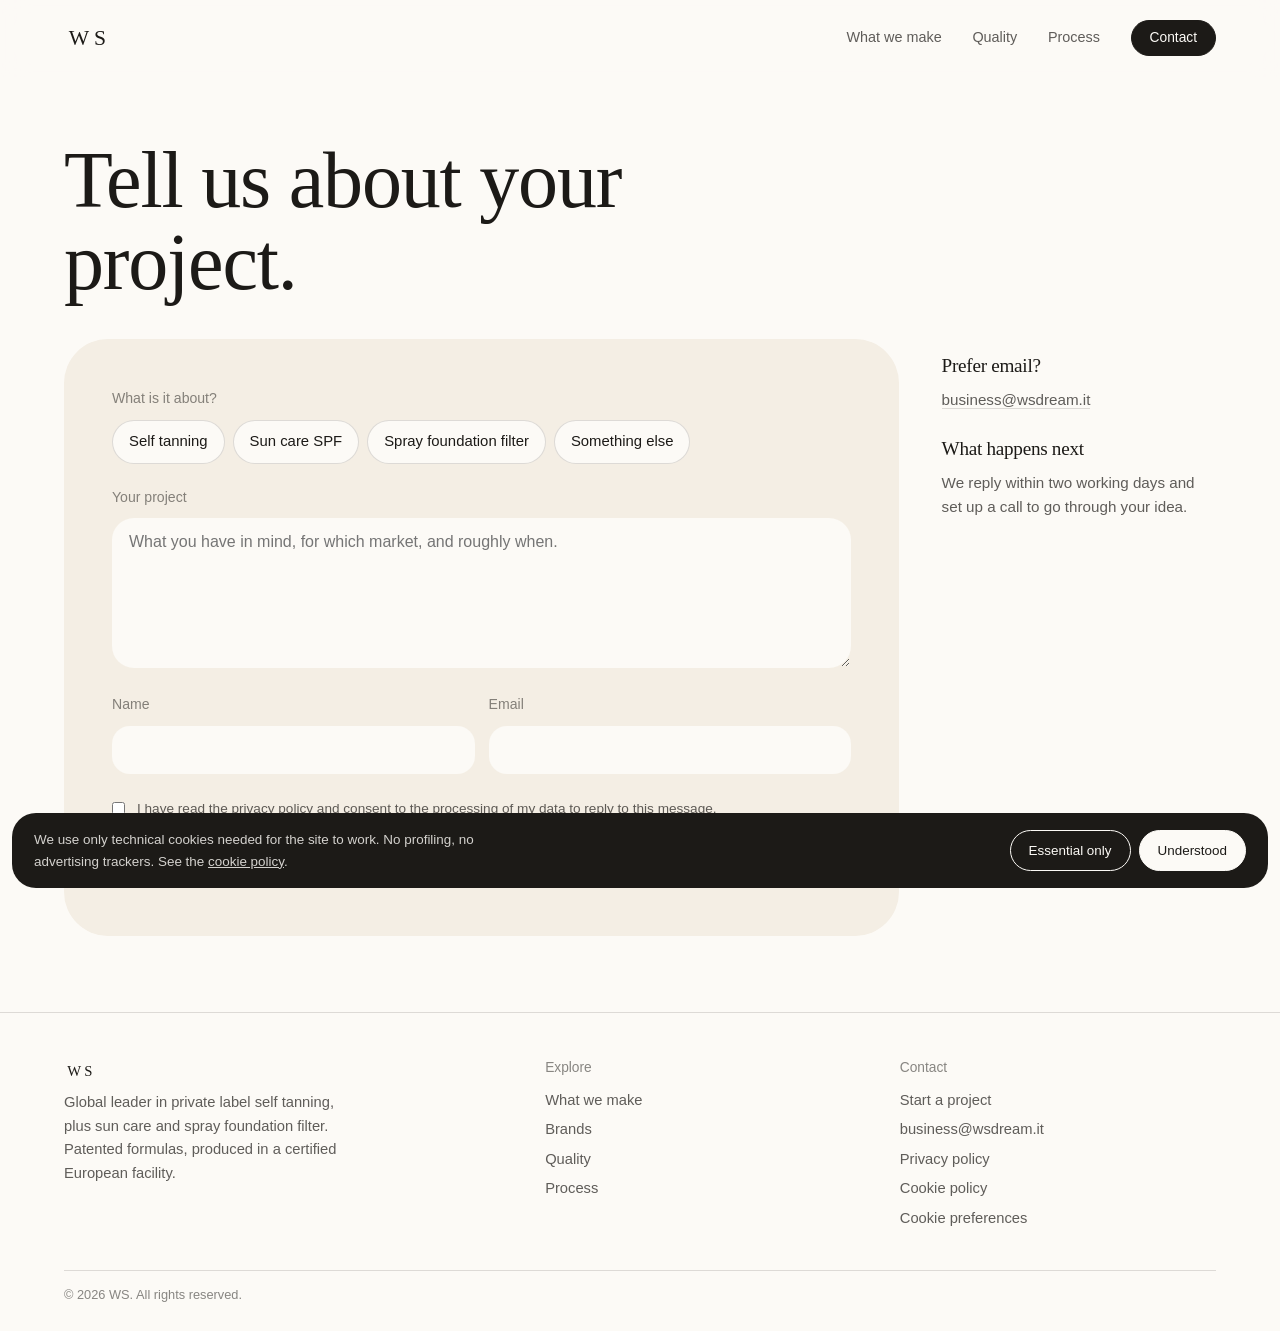
==== commit 3a1e3a07: "Update contact.html" ====
--- a/contact.html
+++ b/contact.html
@@ -315,7 +315,6 @@
 <section class="c-hero">
   <div class="shell">
     <h1 class="d1">Tell us about your project.</h1>
-    <p class="lede">A few lines are enough. We will get back to you to discuss it.</p>
   </div>
 </section>
 
